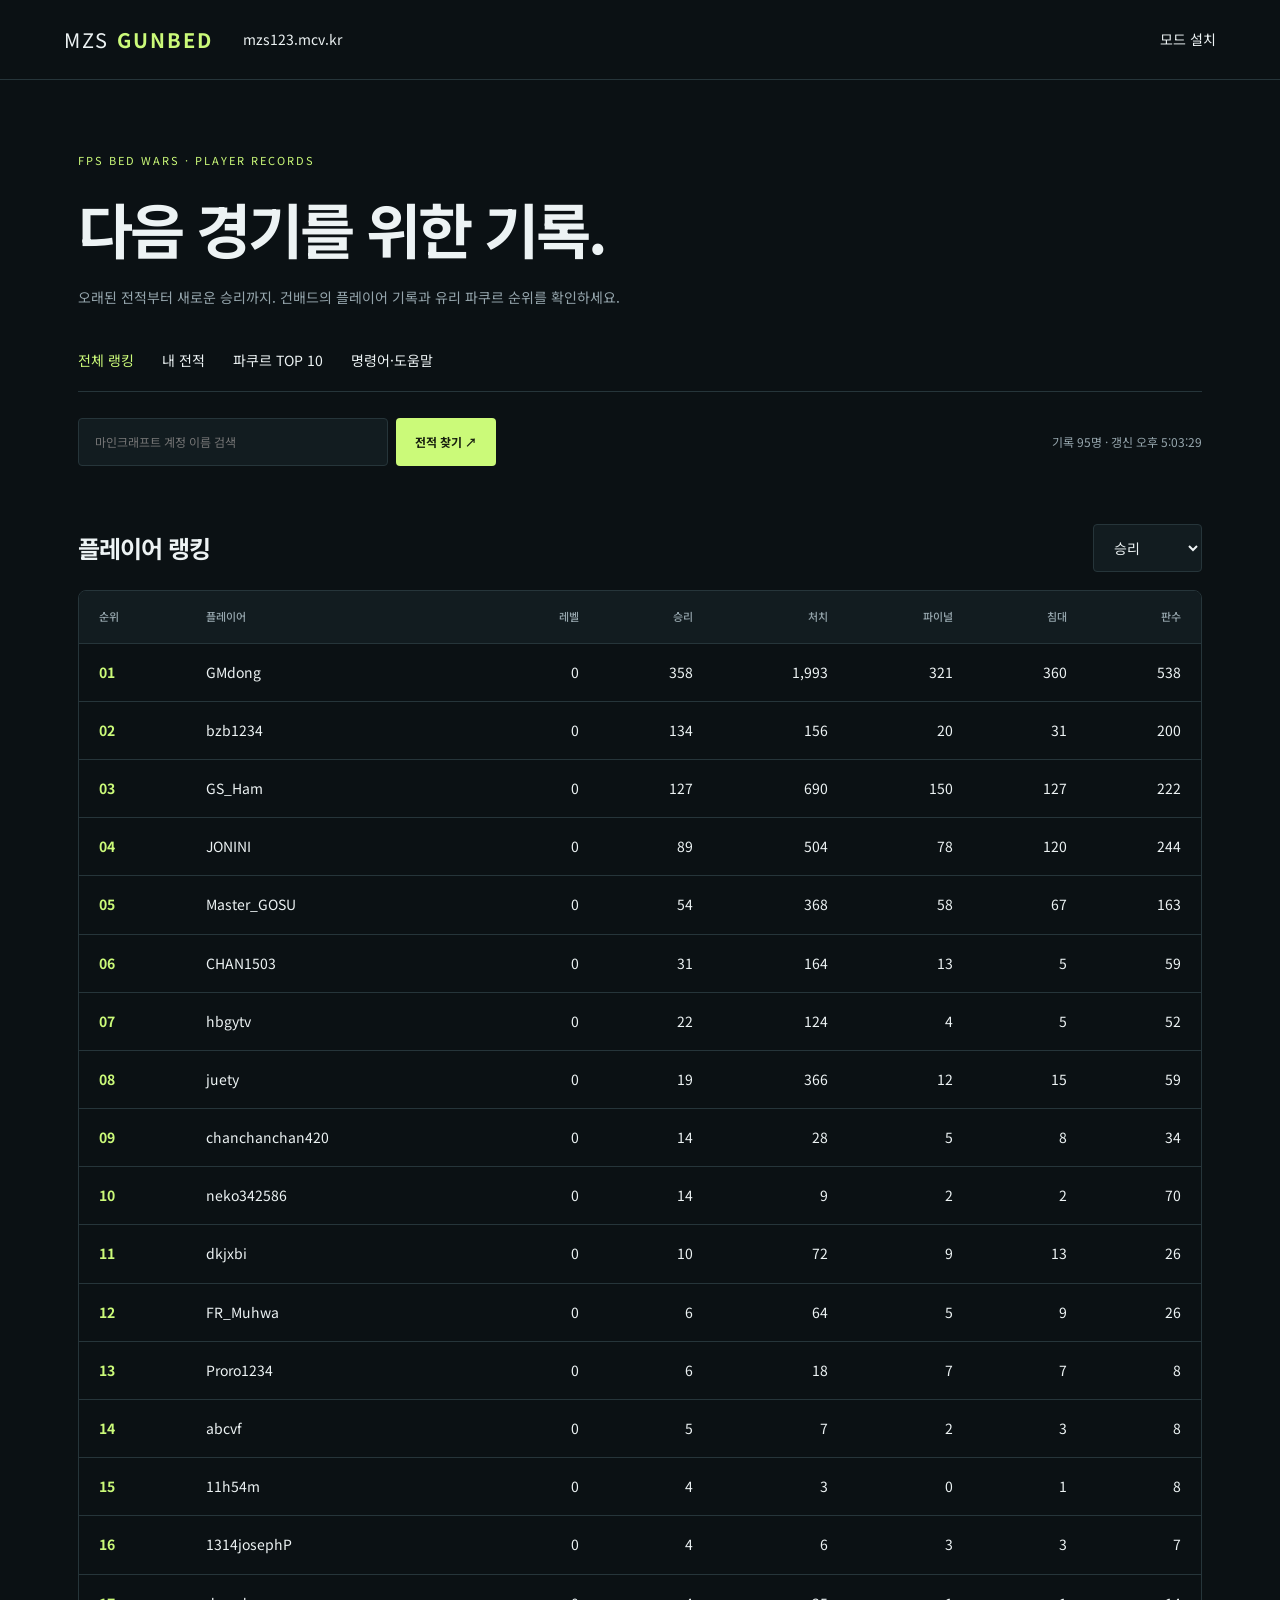
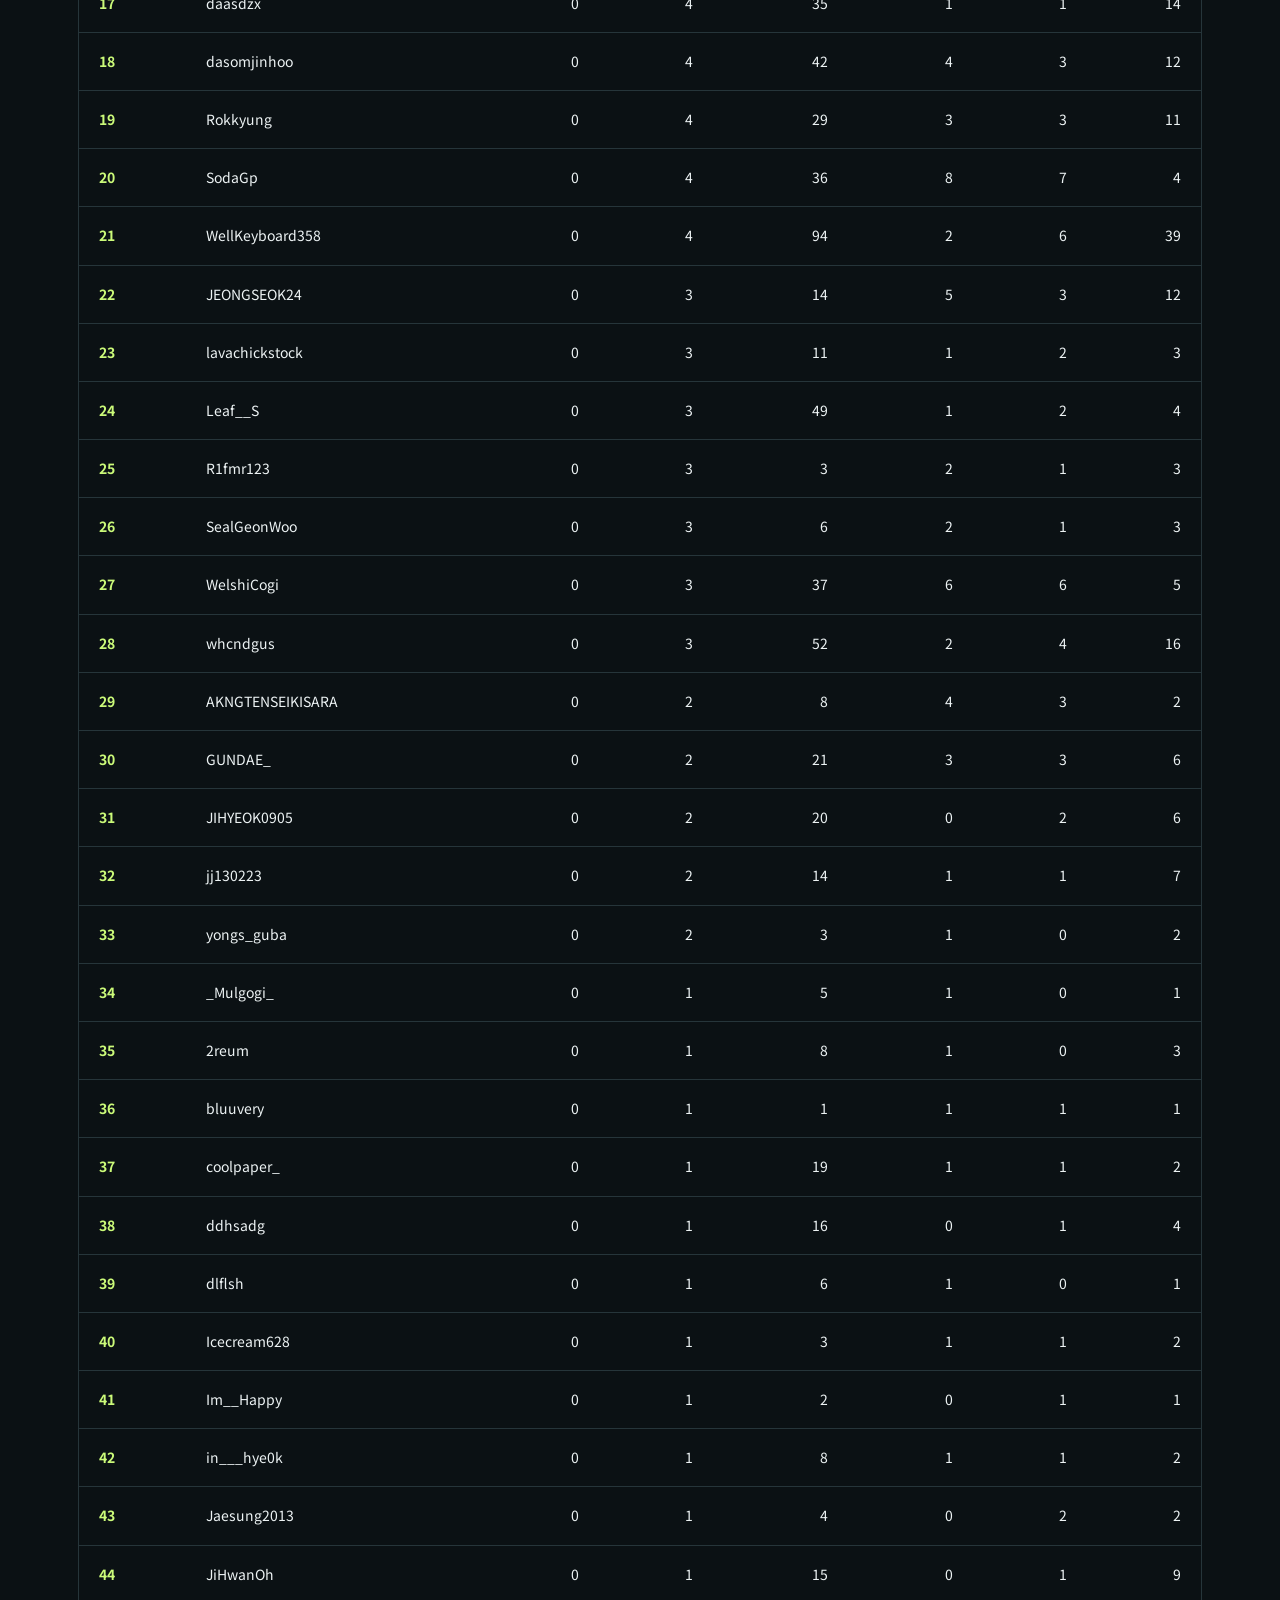
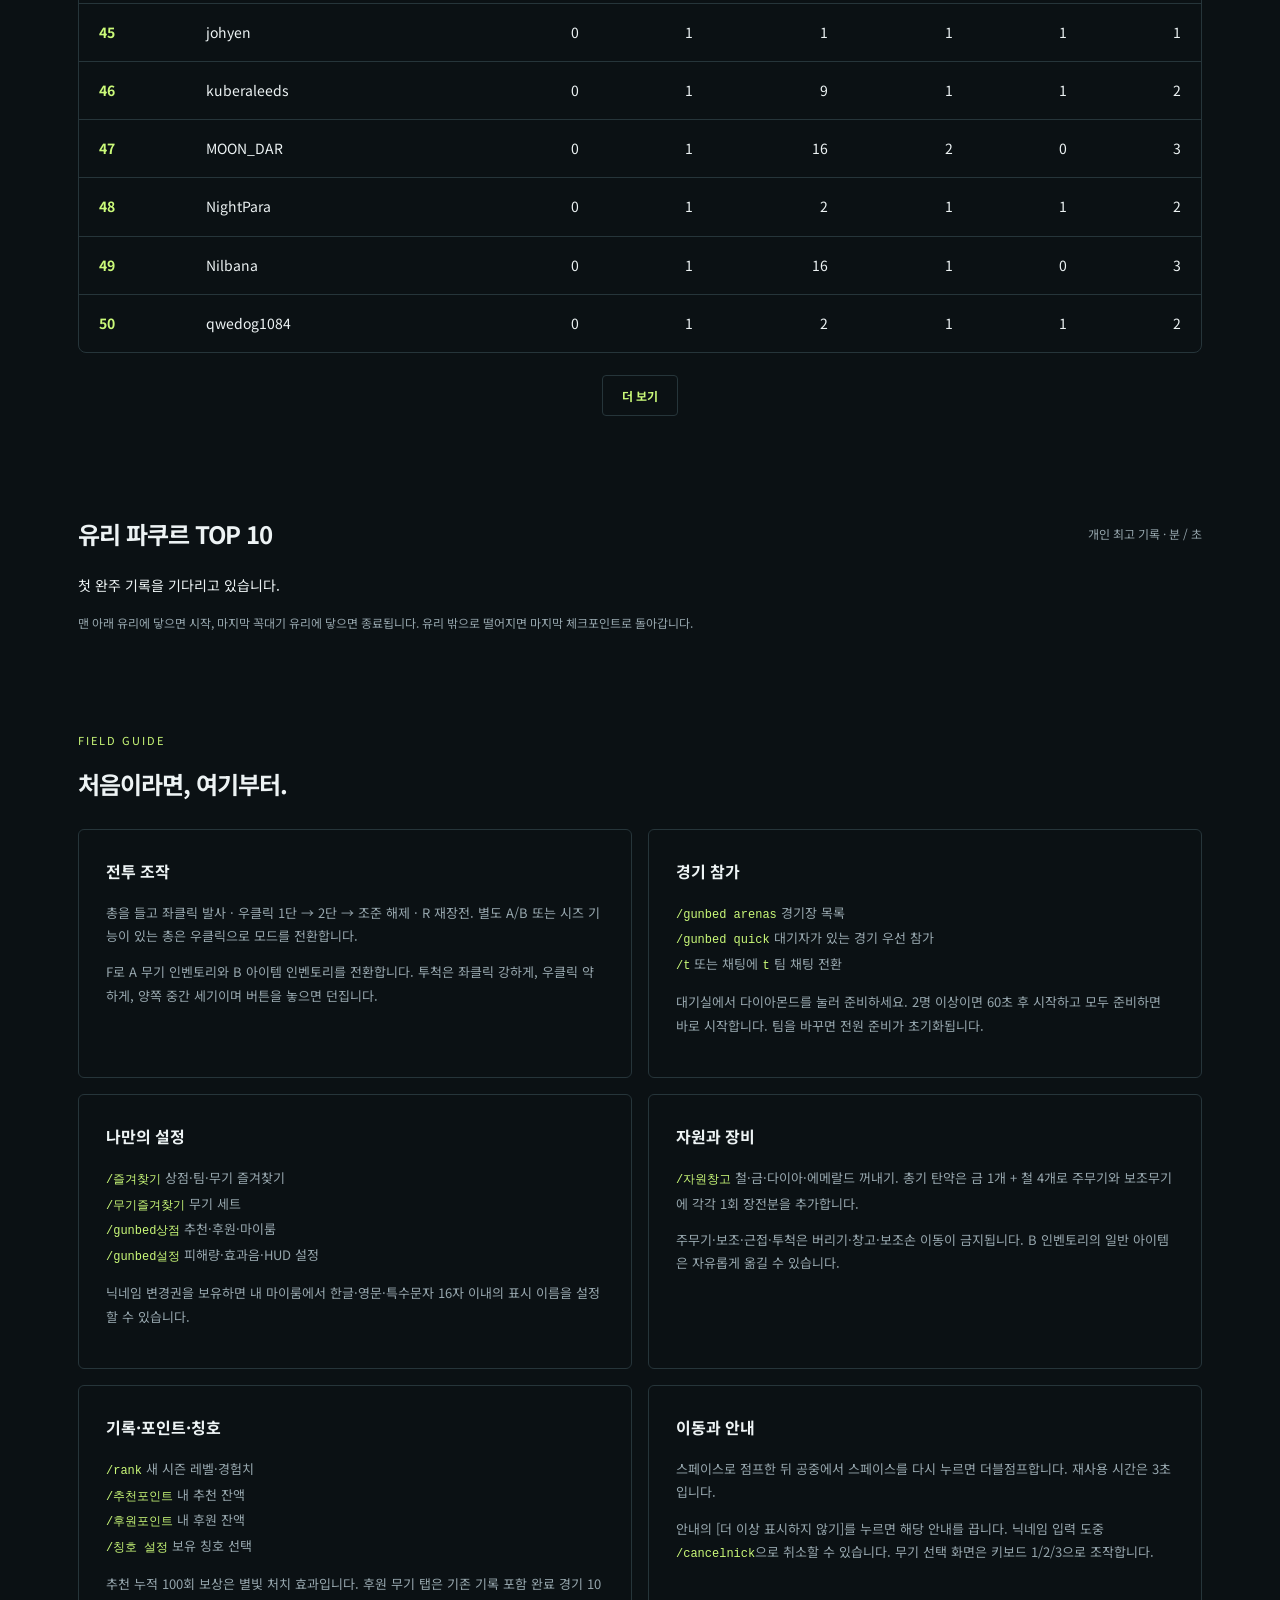
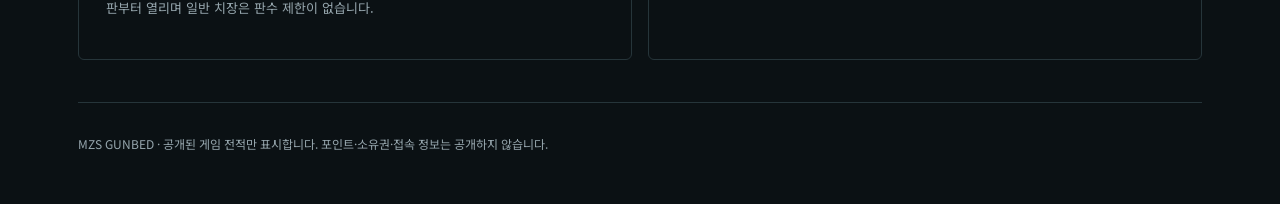
==== docs/stats/index.html @ ef8a02d2 "Release installer 0.3.6 and version download site" ====
<!doctype html><html lang="ko"><meta charset="utf-8"><meta name="viewport" content="width=device-width, initial-scale=1"><title>MZS Gunbed · 전적과 랭킹</title><link rel="stylesheet" href="style.css"><body>
<header><a class="brand" href="../">MZS <b>GUNBED</b></a><span>mzs123.mcv.kr</span><a href="../">모드 설치</a></header>
<main><p class="eyebrow">FPS BED WARS · PLAYER RECORDS</p><h1>다음 경기를 위한 기록.</h1><p class="intro">오래된 전적부터 새로운 승리까지. 건배드의 플레이어 기록과 유리 파쿠르 순위를 확인하세요.</p>
<nav><a href="#rankings">전체 랭킹</a><a href="#profile">내 전적</a><a href="#parkour">파쿠르 TOP 10</a><a href="#help">명령어·도움말</a></nav>
<div class="toolbar"><form id="search"><input id="name" aria-label="마인크래프트 계정 이름" placeholder="마인크래프트 계정 이름 검색" maxlength="32"><button>전적 찾기 ↗</button></form><span id="status">서버 기록을 불러오는 중…</span></div>
<section id="profile" hidden><div class="section-title"><h2 id="playerName">플레이어 전적</h2><span id="nickname"></span></div><div class="metrics" id="metrics"></div></section>
<section id="rankings"><div class="section-title"><h2>플레이어 랭킹</h2><select id="sort" aria-label="랭킹 기준"><option value="wins">승리</option><option value="finals">파이널 킬</option><option value="kills">처치</option><option value="beds">침대 파괴</option><option value="level">레벨</option></select></div><div class="table-wrap"><table><thead><tr><th>순위</th><th>플레이어</th><th>레벨</th><th>승리</th><th>처치</th><th>파이널</th><th>침대</th><th>판수</th></tr></thead><tbody id="rankingRows"></tbody></table></div><button id="more" class="quiet">더 보기</button></section>
<section id="parkour"><div class="section-title"><h2>유리 파쿠르 TOP 10</h2><span>개인 최고 기록 · 분 / 초</span></div><ol id="parkourRows"></ol><p class="muted">맨 아래 유리에 닿으면 시작, 마지막 꼭대기 유리에 닿으면 종료됩니다. 유리 밖으로 떨어지면 마지막 체크포인트로 돌아갑니다.</p></section>
<section id="help"><p class="eyebrow">FIELD GUIDE</p><h2>처음이라면, 여기부터.</h2><div class="help-grid"><article><h3>전투 조작</h3><p>총을 들고 좌클릭 발사 · 우클릭 1단 → 2단 → 조준 해제 · R 재장전. 별도 A/B 또는 시즈 기능이 있는 총은 우클릭으로 모드를 전환합니다.</p><p>F로 A 무기 인벤토리와 B 아이템 인벤토리를 전환합니다. 투척은 좌클릭 강하게, 우클릭 약하게, 양쪽 중간 세기이며 버튼을 놓으면 던집니다.</p></article><article><h3>경기 참가</h3><p><code>/gunbed arenas</code> 경기장 목록<br><code>/gunbed quick</code> 대기자가 있는 경기 우선 참가<br><code>/t</code> 또는 채팅에 <code>t</code> 팀 채팅 전환</p><p>대기실에서 다이아몬드를 눌러 준비하세요. 2명 이상이면 60초 후 시작하고 모두 준비하면 바로 시작합니다. 팀을 바꾸면 전원 준비가 초기화됩니다.</p></article><article><h3>나만의 설정</h3><p><code>/즐겨찾기</code> 상점·팀·무기 즐겨찾기<br><code>/무기즐겨찾기</code> 무기 세트<br><code>/gunbed상점</code> 추천·후원·마이룸<br><code>/gunbed설정</code> 피해량·효과음·HUD 설정</p><p>닉네임 변경권을 보유하면 내 마이룸에서 한글·영문·특수문자 16자 이내의 표시 이름을 설정할 수 있습니다.</p></article><article><h3>자원과 장비</h3><p><code>/자원창고</code> 철·금·다이아·에메랄드 꺼내기. 총기 탄약은 금 1개 + 철 4개로 주무기와 보조무기에 각각 1회 장전분을 추가합니다.</p><p>주무기·보조·근접·투척은 버리기·창고·보조손 이동이 금지됩니다. B 인벤토리의 일반 아이템은 자유롭게 옮길 수 있습니다.</p></article><article><h3>기록·포인트·칭호</h3><p><code>/rank</code> 새 시즌 레벨·경험치<br><code>/추천포인트</code> 내 추천 잔액<br><code>/후원포인트</code> 내 후원 잔액<br><code>/칭호 설정</code> 보유 칭호 선택</p><p>추천 누적 100회 보상은 별빛 처치 효과입니다. 후원 무기 탭은 기존 기록 포함 완료 경기 10판부터 열리며 일반 치장은 판수 제한이 없습니다.</p></article><article><h3>이동과 안내</h3><p>스페이스로 점프한 뒤 공중에서 스페이스를 다시 누르면 더블점프합니다. 재사용 시간은 3초입니다.</p><p>안내의 [더 이상 표시하지 않기]를 누르면 해당 안내를 끕니다. 닉네임 입력 도중 <code>/cancelnick</code>으로 취소할 수 있습니다. 무기 선택 화면은 키보드 1/2/3으로 조작합니다.</p></article></div></section>
<footer>MZS GUNBED · 공개된 게임 전적만 표시합니다. 포인트·소유권·접속 정보는 공개하지 않습니다.</footer></main><script src="app.js"></script></body></html>
---- docs/stats/style.css ----
@import url('https://fonts.googleapis.com/css2?family=Noto+Sans+KR:wght@400;500;700;900&display=swap');
:root{color-scheme:dark;--bg:#0b1114;--surface:#121c20;--line:#26353a;--green:#cbfa79;--muted:#96a6ad}*{box-sizing:border-box}body{margin:0;background:var(--bg);color:#edf3f4;font:14px/1.8 'Noto Sans KR',sans-serif}header{height:80px;border-bottom:1px solid var(--line);display:flex;align-items:center;gap:30px;padding:0 5vw}header>a:last-child{margin-left:auto}.brand{font-size:20px;letter-spacing:2px}.brand b{color:var(--green)}a{color:inherit;text-decoration:none}main{max-width:1180px;padding:60px 28px;margin:auto}.eyebrow{font-size:11px;letter-spacing:2px;color:var(--green)}h1{font-size:clamp(32px,5vw,60px);letter-spacing:-3px;line-height:1.3;margin:18px 0}.intro{max-width:650px;color:var(--muted);margin-bottom:38px}nav{display:flex;gap:28px;flex-wrap:wrap;border-bottom:1px solid var(--line);padding:0 0 18px}nav a:hover,nav a.active{color:var(--green)}.toolbar{display:flex;align-items:center;justify-content:space-between;gap:20px;padding:26px 0;color:var(--muted);font-size:12px}form{display:flex;gap:8px}input,select{background:var(--surface);color:inherit;border:1px solid var(--line);padding:12px 16px;font:inherit;border-radius:4px}input{width:min(310px,60vw)}button{background:var(--green);color:#18200f;border:0;border-radius:4px;padding:11px 19px;cursor:pointer;font:700 12px 'Noto Sans KR',sans-serif}button:hover{filter:brightness(1.08)}.quiet{background:transparent;color:var(--green);border:1px solid var(--line);margin:22px auto;display:block}section{padding:32px 0 42px;scroll-margin-top:24px}.section-title{display:flex;justify-content:space-between;align-items:center;gap:20px;margin-bottom:18px}h2{font-size:24px;letter-spacing:-1px;margin:0}h3{margin:0 0 15px;font-size:16px}.section-title span,.muted,footer{color:var(--muted);font-size:12px}.table-wrap{overflow-x:auto;border:1px solid var(--line);border-radius:8px}table{width:100%;border-collapse:collapse;white-space:nowrap}td,th{text-align:right;padding:16px 20px;border-bottom:1px solid var(--line)}th{color:var(--muted);font-size:11px;font-weight:500;background:var(--surface)}td:first-child,td:nth-child(2),th:first-child,th:nth-child(2){text-align:left}tbody tr:last-child td{border-bottom:0}tbody tr:hover{background:#152126}td:first-child{color:var(--green);font-weight:700}td a:hover{color:var(--green)}.metrics{display:grid;grid-template-columns:repeat(4,1fr);gap:12px}.metric{border:1px solid var(--line);padding:20px;background:var(--surface);border-radius:6px}.metric b{display:block;font-size:28px;line-height:1.5;color:var(--green)}.metric span{font-size:11px;color:var(--muted)}#parkourRows{padding:0;list-style:none;counter-reset:place}#parkourRows li{counter-increment:place;display:flex;gap:25px;padding:17px 20px;background:var(--surface);border-bottom:1px solid var(--line)}#parkourRows li:before{content:counter(place,decimal-leading-zero);color:var(--green)}#parkourRows li span:last-child{margin-left:auto;font-variant-numeric:tabular-nums}.help-grid{display:grid;grid-template-columns:1fr 1fr;gap:16px;margin-top:24px}.help-grid article{padding:27px;border:1px solid var(--line);border-radius:6px}.help-grid p{color:var(--muted);font-size:13px}code{color:var(--green);font-size:12px}footer{padding-top:30px;border-top:1px solid var(--line)}[hidden]{display:none!important}@media(max-width:650px){header{gap:15px}header>span{display:none}main{padding:35px 18px}.toolbar{align-items:flex-start;flex-direction:column}nav{gap:18px;font-size:12px}.metrics{grid-template-columns:1fr 1fr}.help-grid{grid-template-columns:1fr}td,th{padding:14px 12px}}
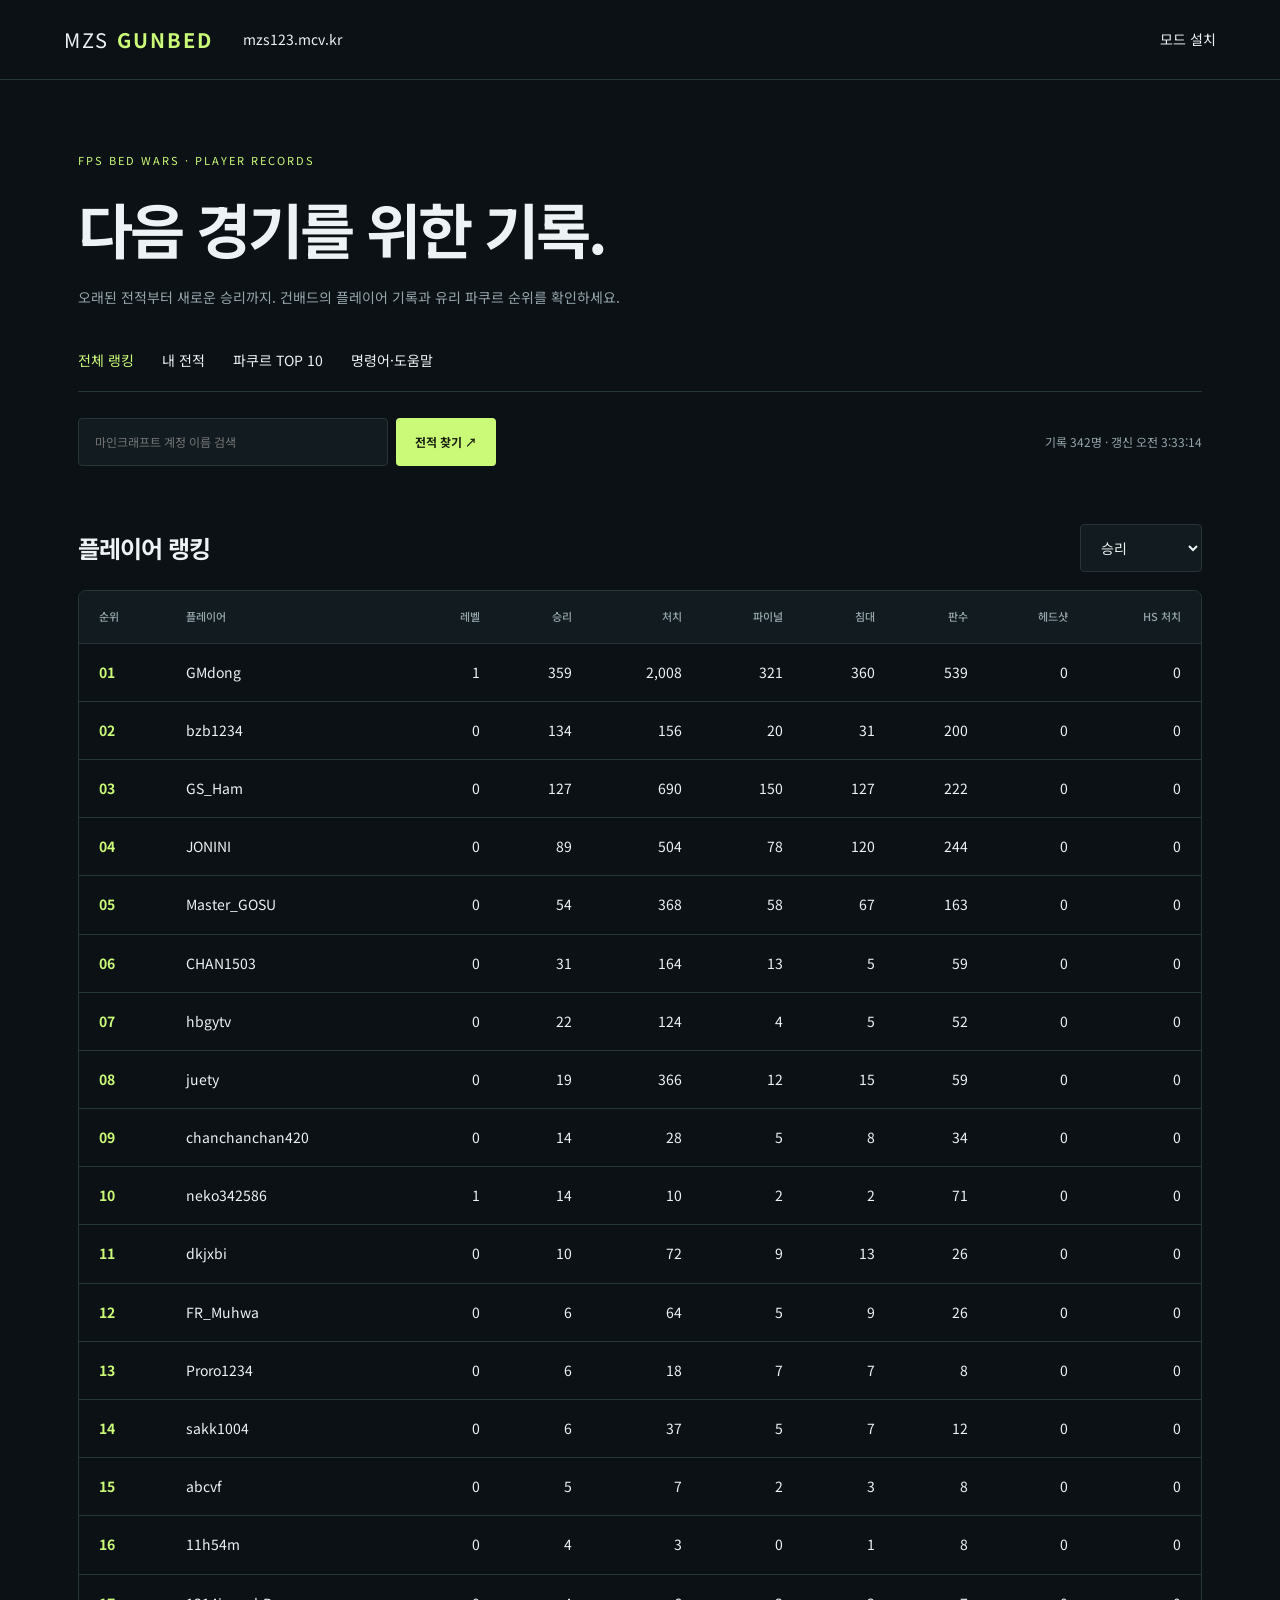
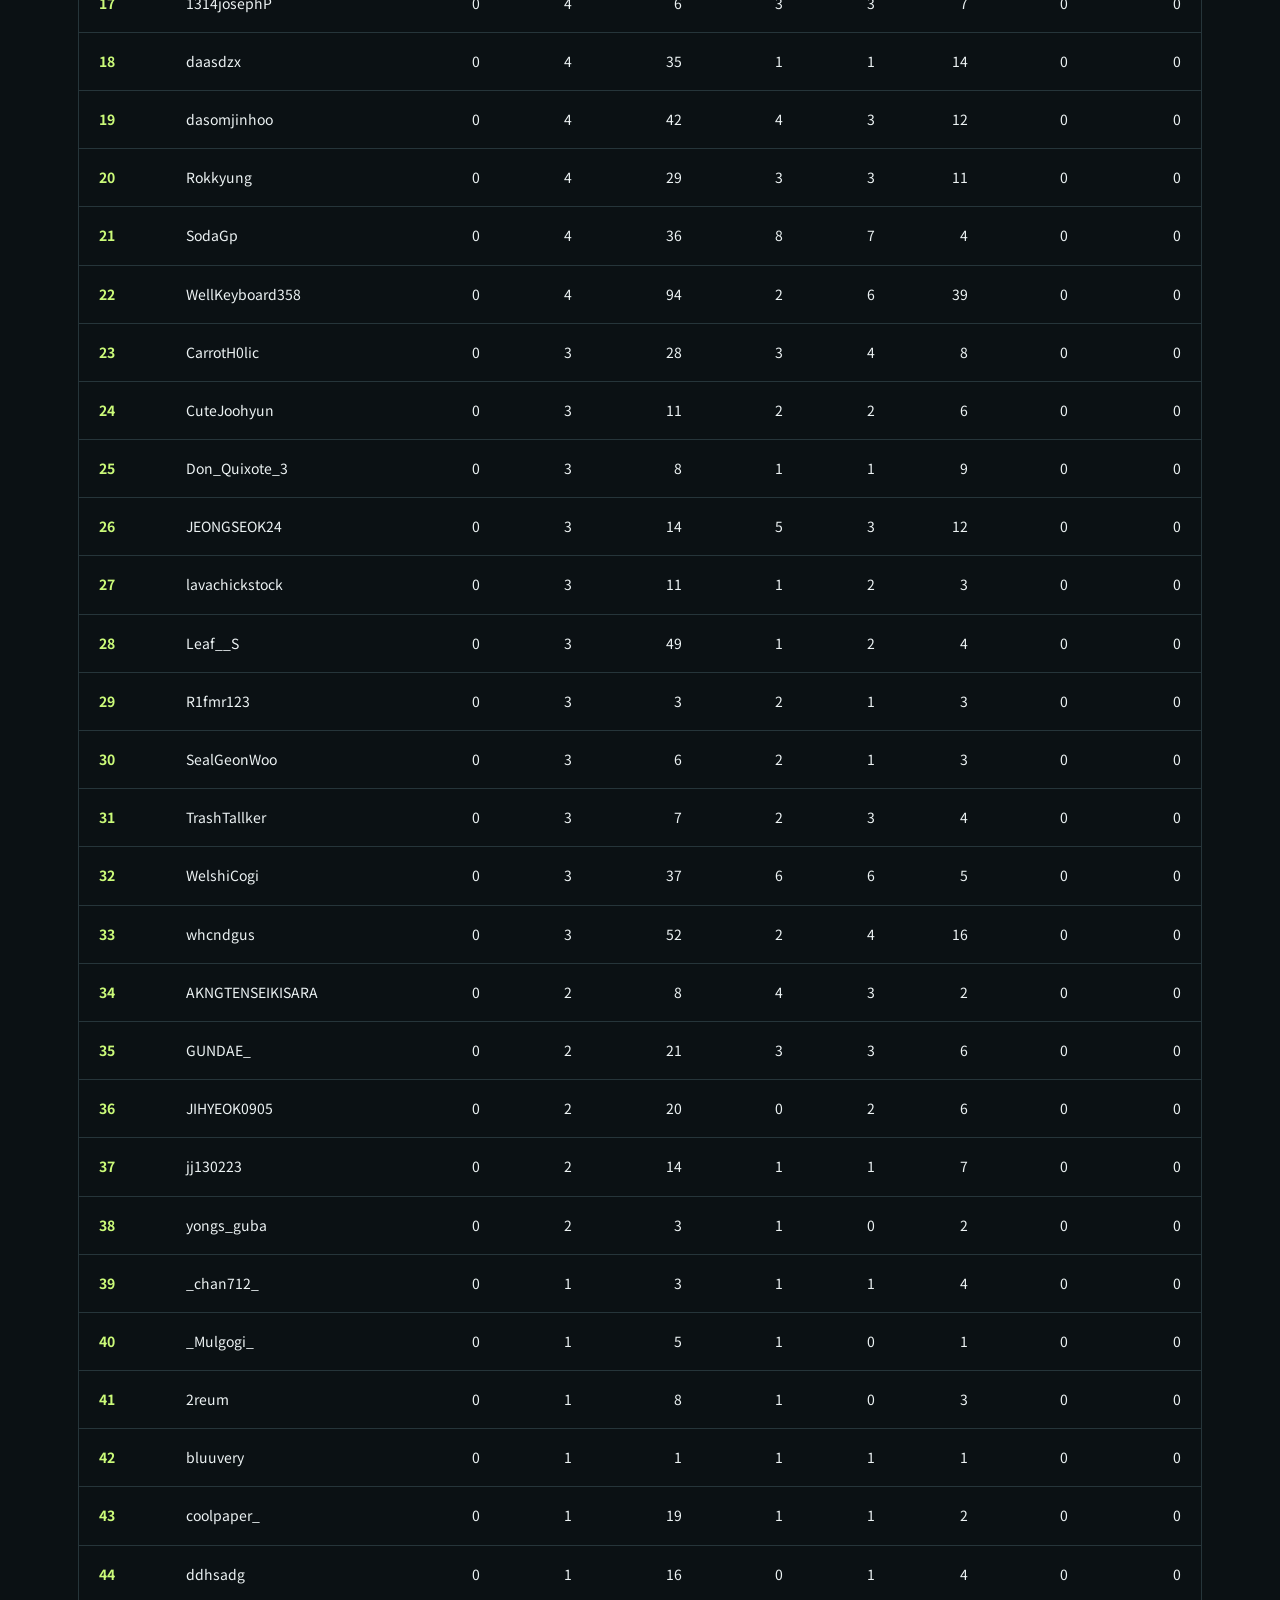
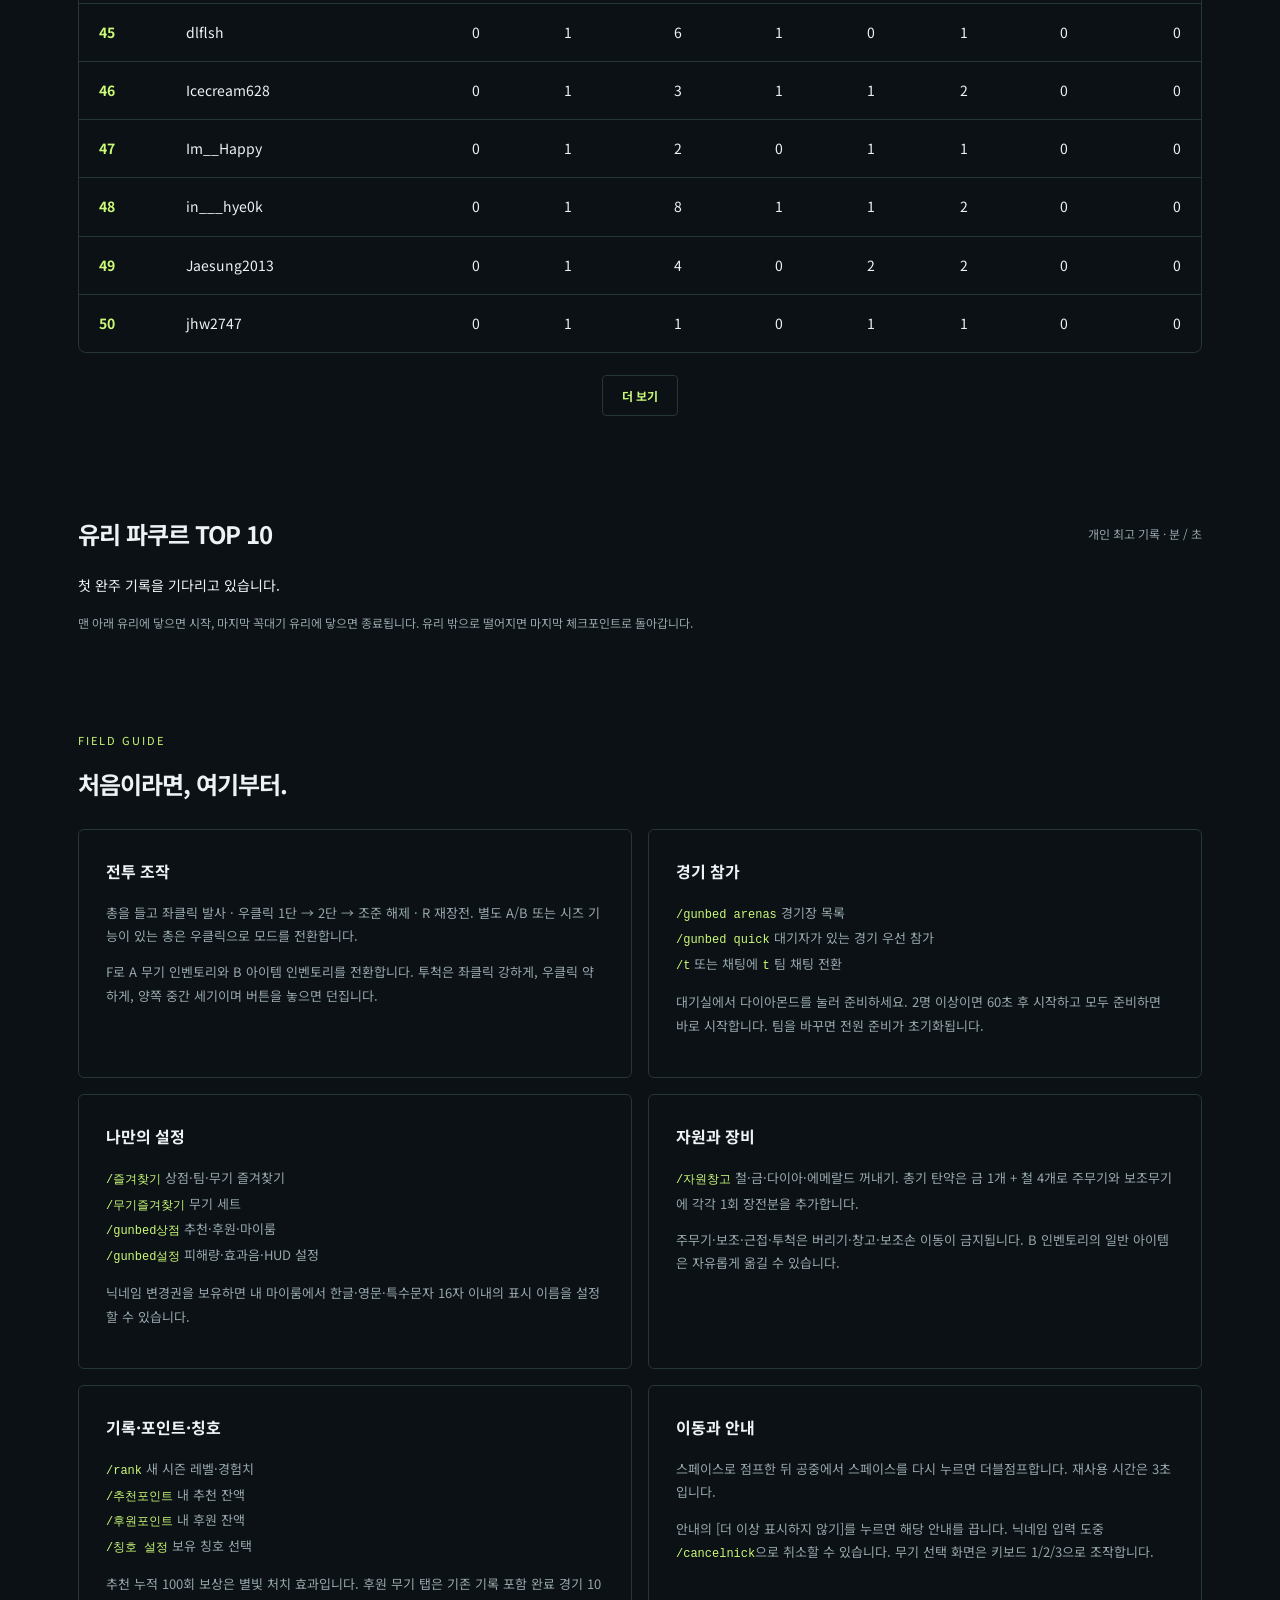
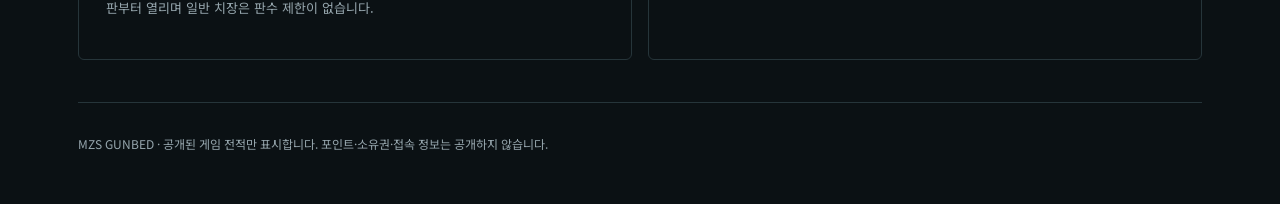
==== commit 0879b7c1: "Release installer 0.3.7 and version download site" ====
--- a/docs/stats/index.html
+++ b/docs/stats/index.html
@@ -4,7 +4,7 @@
 <nav><a href="#rankings">전체 랭킹</a><a href="#profile">내 전적</a><a href="#parkour">파쿠르 TOP 10</a><a href="#help">명령어·도움말</a></nav>
 <div class="toolbar"><form id="search"><input id="name" aria-label="마인크래프트 계정 이름" placeholder="마인크래프트 계정 이름 검색" maxlength="32"><button>전적 찾기 ↗</button></form><span id="status">서버 기록을 불러오는 중…</span></div>
 <section id="profile" hidden><div class="section-title"><h2 id="playerName">플레이어 전적</h2><span id="nickname"></span></div><div class="metrics" id="metrics"></div></section>
-<section id="rankings"><div class="section-title"><h2>플레이어 랭킹</h2><select id="sort" aria-label="랭킹 기준"><option value="wins">승리</option><option value="finals">파이널 킬</option><option value="kills">처치</option><option value="beds">침대 파괴</option><option value="level">레벨</option></select></div><div class="table-wrap"><table><thead><tr><th>순위</th><th>플레이어</th><th>레벨</th><th>승리</th><th>처치</th><th>파이널</th><th>침대</th><th>판수</th></tr></thead><tbody id="rankingRows"></tbody></table></div><button id="more" class="quiet">더 보기</button></section>
+<section id="rankings"><div class="section-title"><h2>플레이어 랭킹</h2><select id="sort" aria-label="랭킹 기준"><option value="wins">승리</option><option value="finals">파이널 킬</option><option value="kills">처치</option><option value="beds">침대 파괴</option><option value="level">레벨</option><option value="headshotKills">헤드샷 처치</option><option value="headshots">헤드샷 적중</option></select></div><div class="table-wrap"><table><thead><tr><th>순위</th><th>플레이어</th><th>레벨</th><th>승리</th><th>처치</th><th>파이널</th><th>침대</th><th>판수</th><th>헤드샷</th><th>HS 처치</th></tr></thead><tbody id="rankingRows"></tbody></table></div><button id="more" class="quiet">더 보기</button></section>
 <section id="parkour"><div class="section-title"><h2>유리 파쿠르 TOP 10</h2><span>개인 최고 기록 · 분 / 초</span></div><ol id="parkourRows"></ol><p class="muted">맨 아래 유리에 닿으면 시작, 마지막 꼭대기 유리에 닿으면 종료됩니다. 유리 밖으로 떨어지면 마지막 체크포인트로 돌아갑니다.</p></section>
 <section id="help"><p class="eyebrow">FIELD GUIDE</p><h2>처음이라면, 여기부터.</h2><div class="help-grid"><article><h3>전투 조작</h3><p>총을 들고 좌클릭 발사 · 우클릭 1단 → 2단 → 조준 해제 · R 재장전. 별도 A/B 또는 시즈 기능이 있는 총은 우클릭으로 모드를 전환합니다.</p><p>F로 A 무기 인벤토리와 B 아이템 인벤토리를 전환합니다. 투척은 좌클릭 강하게, 우클릭 약하게, 양쪽 중간 세기이며 버튼을 놓으면 던집니다.</p></article><article><h3>경기 참가</h3><p><code>/gunbed arenas</code> 경기장 목록<br><code>/gunbed quick</code> 대기자가 있는 경기 우선 참가<br><code>/t</code> 또는 채팅에 <code>t</code> 팀 채팅 전환</p><p>대기실에서 다이아몬드를 눌러 준비하세요. 2명 이상이면 60초 후 시작하고 모두 준비하면 바로 시작합니다. 팀을 바꾸면 전원 준비가 초기화됩니다.</p></article><article><h3>나만의 설정</h3><p><code>/즐겨찾기</code> 상점·팀·무기 즐겨찾기<br><code>/무기즐겨찾기</code> 무기 세트<br><code>/gunbed상점</code> 추천·후원·마이룸<br><code>/gunbed설정</code> 피해량·효과음·HUD 설정</p><p>닉네임 변경권을 보유하면 내 마이룸에서 한글·영문·특수문자 16자 이내의 표시 이름을 설정할 수 있습니다.</p></article><article><h3>자원과 장비</h3><p><code>/자원창고</code> 철·금·다이아·에메랄드 꺼내기. 총기 탄약은 금 1개 + 철 4개로 주무기와 보조무기에 각각 1회 장전분을 추가합니다.</p><p>주무기·보조·근접·투척은 버리기·창고·보조손 이동이 금지됩니다. B 인벤토리의 일반 아이템은 자유롭게 옮길 수 있습니다.</p></article><article><h3>기록·포인트·칭호</h3><p><code>/rank</code> 새 시즌 레벨·경험치<br><code>/추천포인트</code> 내 추천 잔액<br><code>/후원포인트</code> 내 후원 잔액<br><code>/칭호 설정</code> 보유 칭호 선택</p><p>추천 누적 100회 보상은 별빛 처치 효과입니다. 후원 무기 탭은 기존 기록 포함 완료 경기 10판부터 열리며 일반 치장은 판수 제한이 없습니다.</p></article><article><h3>이동과 안내</h3><p>스페이스로 점프한 뒤 공중에서 스페이스를 다시 누르면 더블점프합니다. 재사용 시간은 3초입니다.</p><p>안내의 [더 이상 표시하지 않기]를 누르면 해당 안내를 끕니다. 닉네임 입력 도중 <code>/cancelnick</code>으로 취소할 수 있습니다. 무기 선택 화면은 키보드 1/2/3으로 조작합니다.</p></article></div></section>
 <footer>MZS GUNBED · 공개된 게임 전적만 표시합니다. 포인트·소유권·접속 정보는 공개하지 않습니다.</footer></main><script src="app.js"></script></body></html>
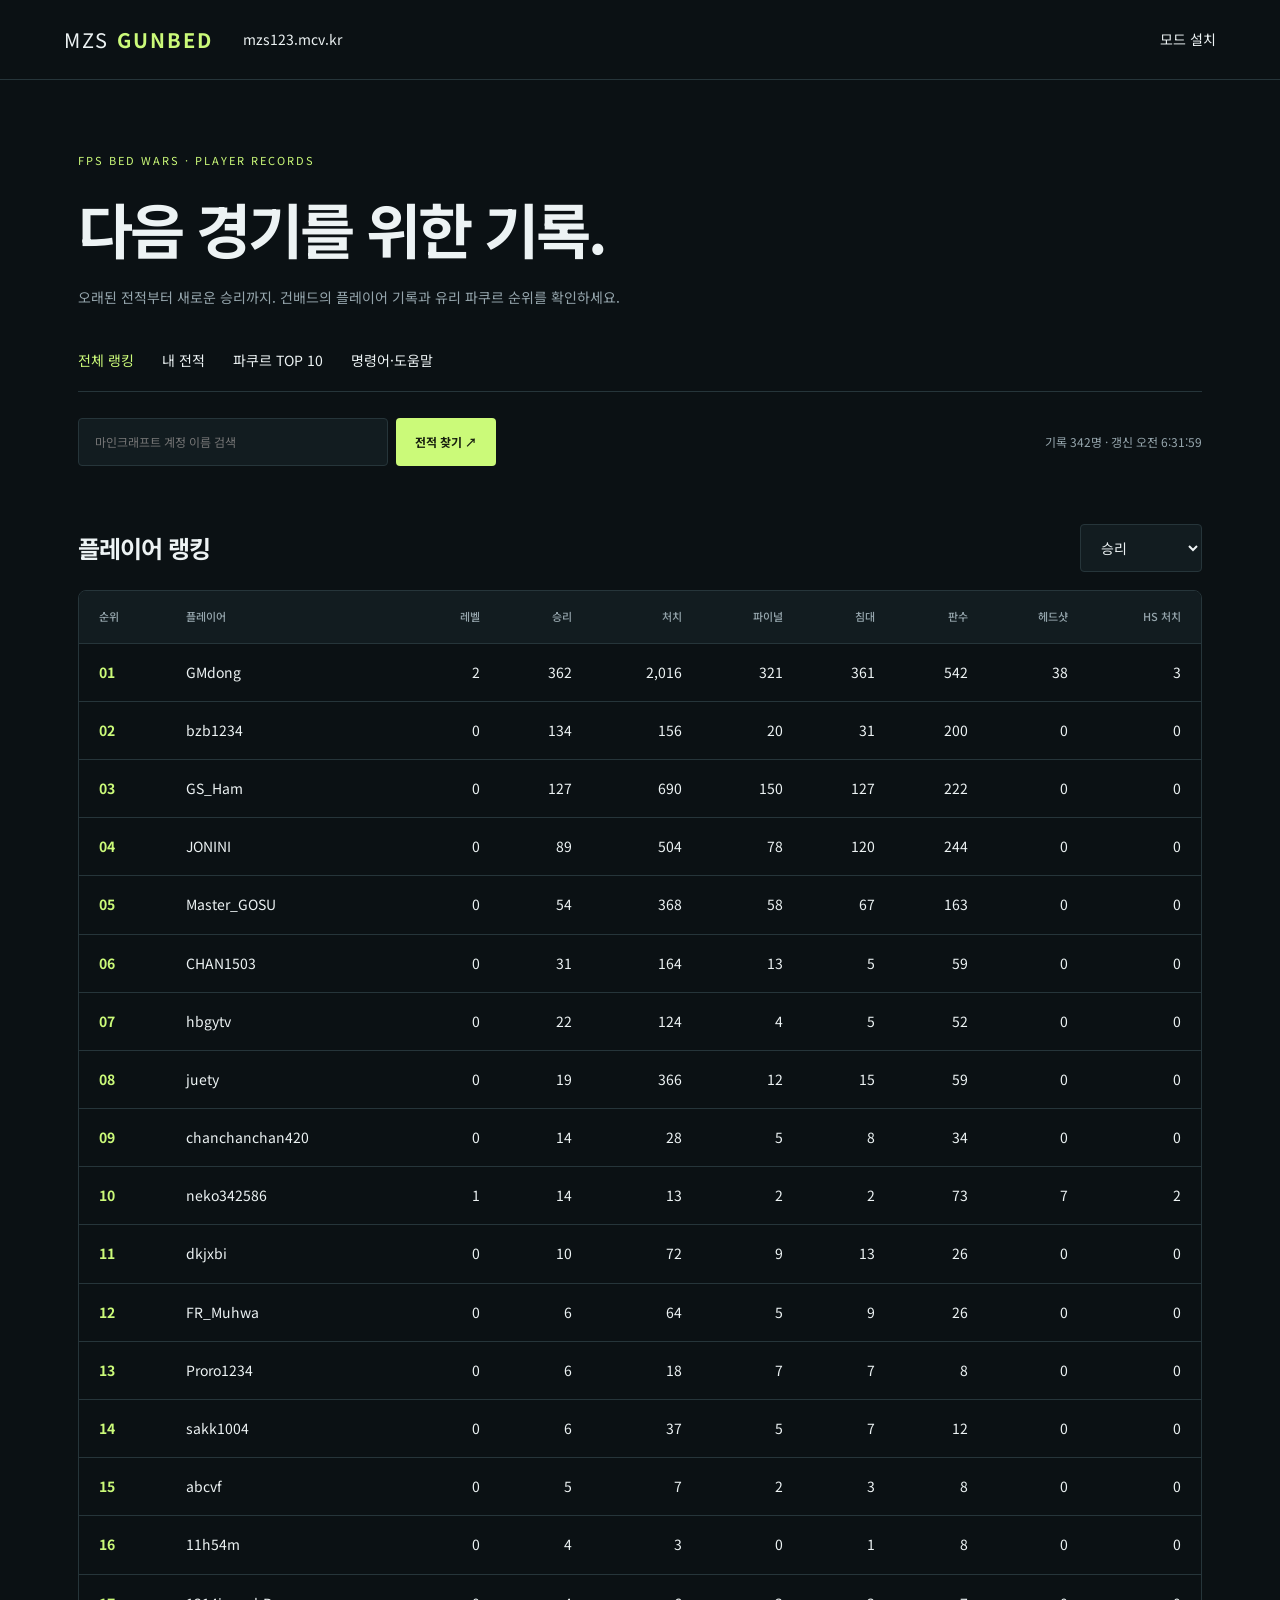
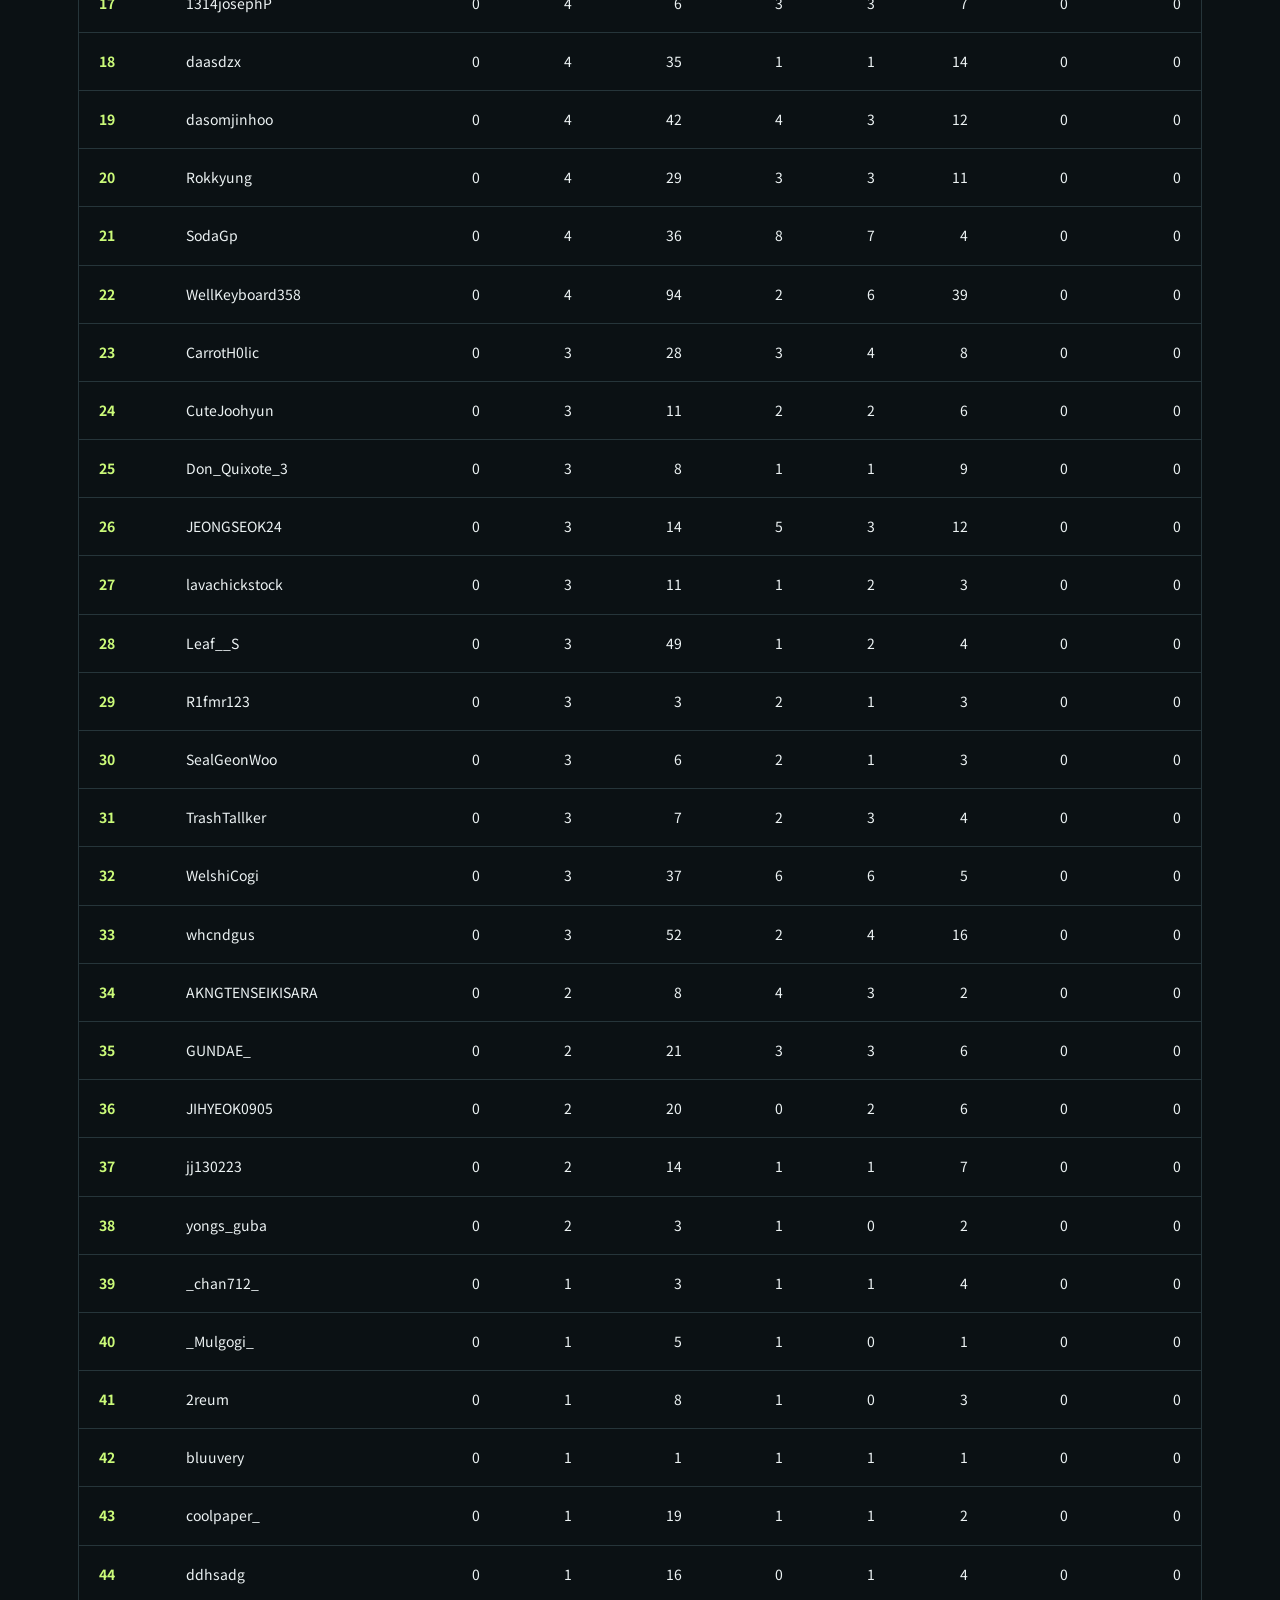
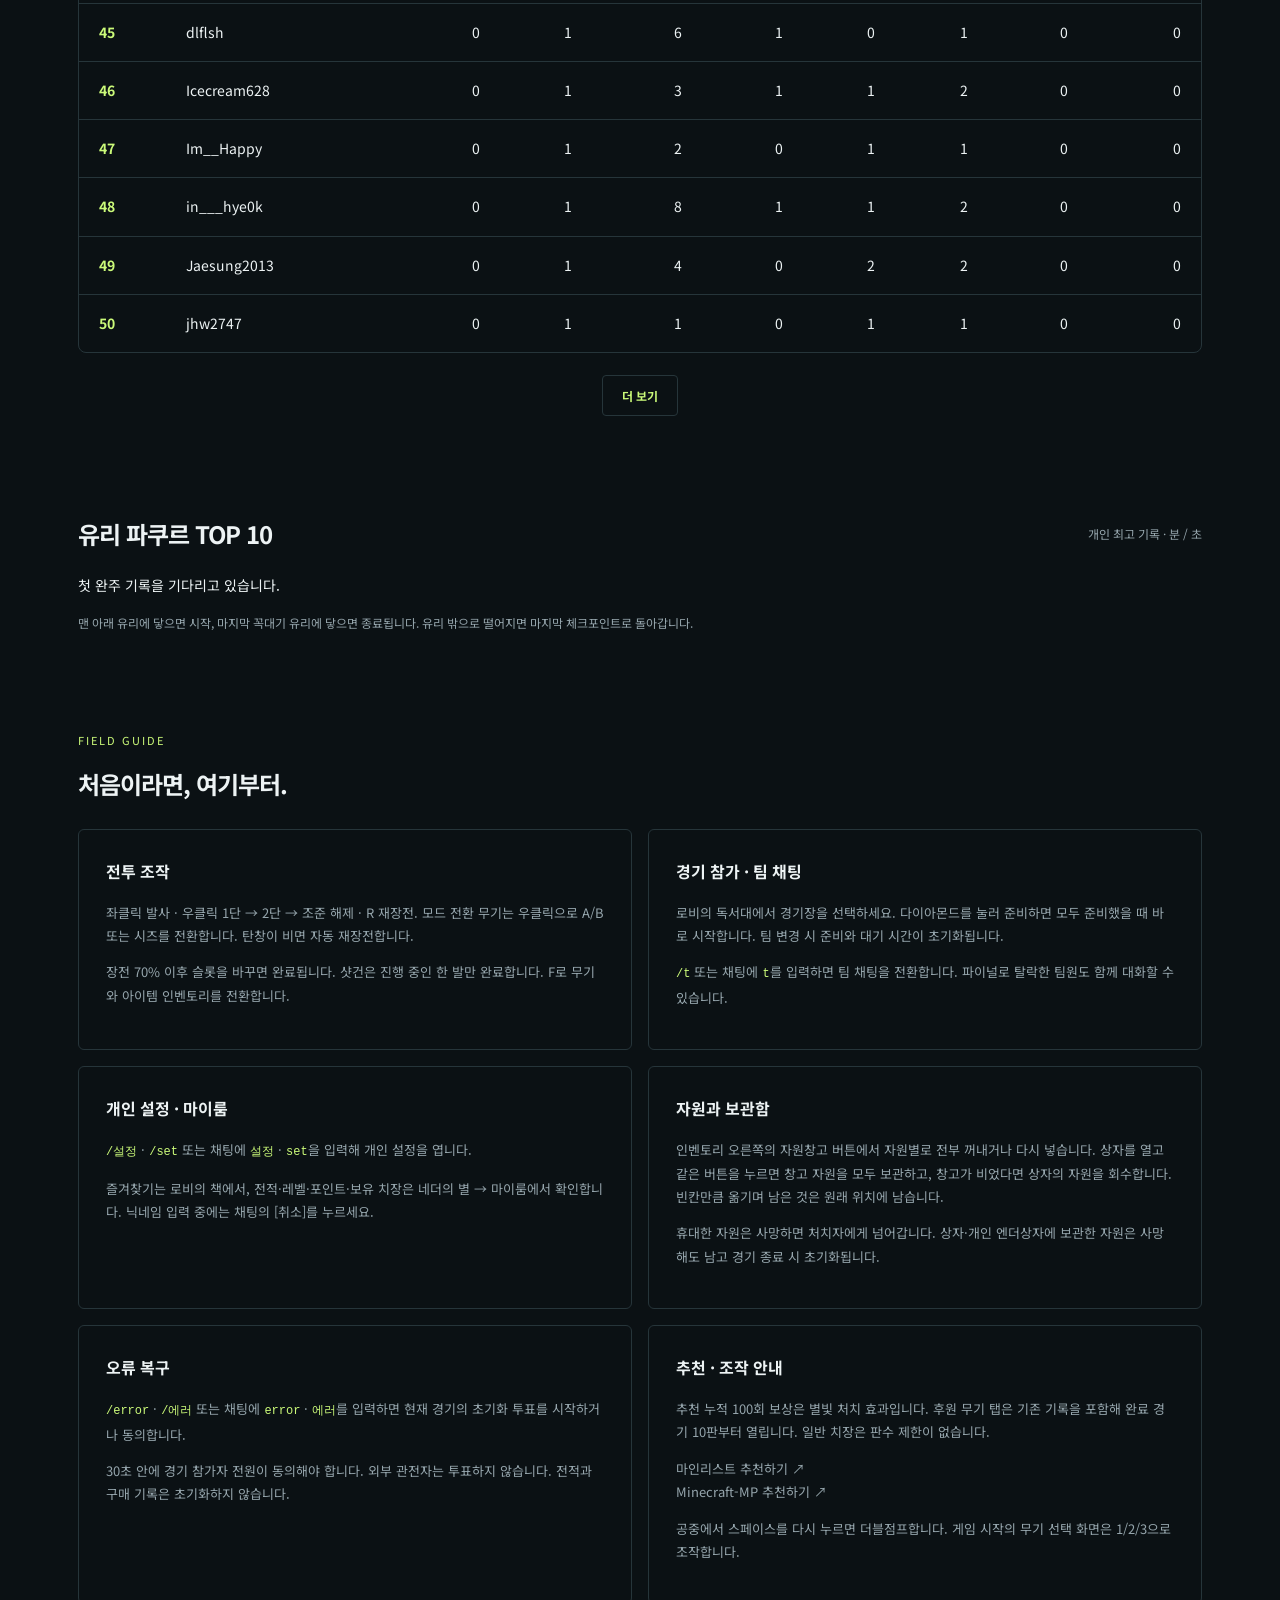
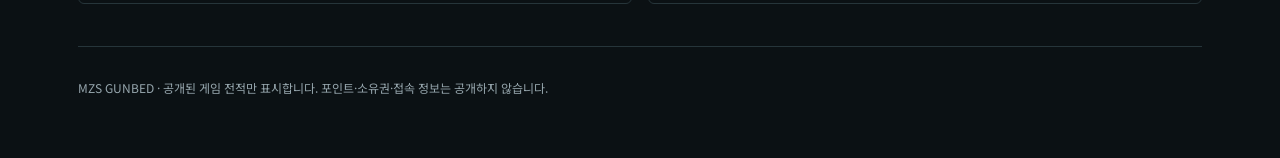
==== commit e12ef54a: "Release installer 0.3.8 and version download site" ====
--- a/docs/stats/index.html
+++ b/docs/stats/index.html
@@ -6,5 +6,5 @@
 <section id="profile" hidden><div class="section-title"><h2 id="playerName">플레이어 전적</h2><span id="nickname"></span></div><div class="metrics" id="metrics"></div></section>
 <section id="rankings"><div class="section-title"><h2>플레이어 랭킹</h2><select id="sort" aria-label="랭킹 기준"><option value="wins">승리</option><option value="finals">파이널 킬</option><option value="kills">처치</option><option value="beds">침대 파괴</option><option value="level">레벨</option><option value="headshotKills">헤드샷 처치</option><option value="headshots">헤드샷 적중</option></select></div><div class="table-wrap"><table><thead><tr><th>순위</th><th>플레이어</th><th>레벨</th><th>승리</th><th>처치</th><th>파이널</th><th>침대</th><th>판수</th><th>헤드샷</th><th>HS 처치</th></tr></thead><tbody id="rankingRows"></tbody></table></div><button id="more" class="quiet">더 보기</button></section>
 <section id="parkour"><div class="section-title"><h2>유리 파쿠르 TOP 10</h2><span>개인 최고 기록 · 분 / 초</span></div><ol id="parkourRows"></ol><p class="muted">맨 아래 유리에 닿으면 시작, 마지막 꼭대기 유리에 닿으면 종료됩니다. 유리 밖으로 떨어지면 마지막 체크포인트로 돌아갑니다.</p></section>
-<section id="help"><p class="eyebrow">FIELD GUIDE</p><h2>처음이라면, 여기부터.</h2><div class="help-grid"><article><h3>전투 조작</h3><p>총을 들고 좌클릭 발사 · 우클릭 1단 → 2단 → 조준 해제 · R 재장전. 별도 A/B 또는 시즈 기능이 있는 총은 우클릭으로 모드를 전환합니다.</p><p>F로 A 무기 인벤토리와 B 아이템 인벤토리를 전환합니다. 투척은 좌클릭 강하게, 우클릭 약하게, 양쪽 중간 세기이며 버튼을 놓으면 던집니다.</p></article><article><h3>경기 참가</h3><p><code>/gunbed arenas</code> 경기장 목록<br><code>/gunbed quick</code> 대기자가 있는 경기 우선 참가<br><code>/t</code> 또는 채팅에 <code>t</code> 팀 채팅 전환</p><p>대기실에서 다이아몬드를 눌러 준비하세요. 2명 이상이면 60초 후 시작하고 모두 준비하면 바로 시작합니다. 팀을 바꾸면 전원 준비가 초기화됩니다.</p></article><article><h3>나만의 설정</h3><p><code>/즐겨찾기</code> 상점·팀·무기 즐겨찾기<br><code>/무기즐겨찾기</code> 무기 세트<br><code>/gunbed상점</code> 추천·후원·마이룸<br><code>/gunbed설정</code> 피해량·효과음·HUD 설정</p><p>닉네임 변경권을 보유하면 내 마이룸에서 한글·영문·특수문자 16자 이내의 표시 이름을 설정할 수 있습니다.</p></article><article><h3>자원과 장비</h3><p><code>/자원창고</code> 철·금·다이아·에메랄드 꺼내기. 총기 탄약은 금 1개 + 철 4개로 주무기와 보조무기에 각각 1회 장전분을 추가합니다.</p><p>주무기·보조·근접·투척은 버리기·창고·보조손 이동이 금지됩니다. B 인벤토리의 일반 아이템은 자유롭게 옮길 수 있습니다.</p></article><article><h3>기록·포인트·칭호</h3><p><code>/rank</code> 새 시즌 레벨·경험치<br><code>/추천포인트</code> 내 추천 잔액<br><code>/후원포인트</code> 내 후원 잔액<br><code>/칭호 설정</code> 보유 칭호 선택</p><p>추천 누적 100회 보상은 별빛 처치 효과입니다. 후원 무기 탭은 기존 기록 포함 완료 경기 10판부터 열리며 일반 치장은 판수 제한이 없습니다.</p></article><article><h3>이동과 안내</h3><p>스페이스로 점프한 뒤 공중에서 스페이스를 다시 누르면 더블점프합니다. 재사용 시간은 3초입니다.</p><p>안내의 [더 이상 표시하지 않기]를 누르면 해당 안내를 끕니다. 닉네임 입력 도중 <code>/cancelnick</code>으로 취소할 수 있습니다. 무기 선택 화면은 키보드 1/2/3으로 조작합니다.</p></article></div></section>
+<section id="help"><p class="eyebrow">FIELD GUIDE</p><h2>처음이라면, 여기부터.</h2><div class="help-grid"><article><h3>전투 조작</h3><p>좌클릭 발사 · 우클릭 1단 → 2단 → 조준 해제 · R 재장전. 모드 전환 무기는 우클릭으로 A/B 또는 시즈를 전환합니다. 탄창이 비면 자동 재장전합니다.</p><p>장전 70% 이후 슬롯을 바꾸면 완료됩니다. 샷건은 진행 중인 한 발만 완료합니다. F로 무기와 아이템 인벤토리를 전환합니다.</p></article><article><h3>경기 참가 · 팀 채팅</h3><p>로비의 독서대에서 경기장을 선택하세요. 다이아몬드를 눌러 준비하면 모두 준비했을 때 바로 시작합니다. 팀 변경 시 준비와 대기 시간이 초기화됩니다.</p><p><code>/t</code> 또는 채팅에 <code>t</code>를 입력하면 팀 채팅을 전환합니다. 파이널로 탈락한 팀원도 함께 대화할 수 있습니다.</p></article><article><h3>개인 설정 · 마이룸</h3><p><code>/설정</code> · <code>/set</code> 또는 채팅에 <code>설정</code> · <code>set</code>을 입력해 개인 설정을 엽니다.</p><p>즐겨찾기는 로비의 책에서, 전적·레벨·포인트·보유 치장은 네더의 별 → 마이룸에서 확인합니다. 닉네임 입력 중에는 채팅의 [취소]를 누르세요.</p></article><article><h3>자원과 보관함</h3><p>인벤토리 오른쪽의 자원창고 버튼에서 자원별로 전부 꺼내거나 다시 넣습니다. 상자를 열고 같은 버튼을 누르면 창고 자원을 모두 보관하고, 창고가 비었다면 상자의 자원을 회수합니다. 빈칸만큼 옮기며 남은 것은 원래 위치에 남습니다.</p><p>휴대한 자원은 사망하면 처치자에게 넘어갑니다. 상자·개인 엔더상자에 보관한 자원은 사망해도 남고 경기 종료 시 초기화됩니다.</p></article><article><h3>오류 복구</h3><p><code>/error</code> · <code>/에러</code> 또는 채팅에 <code>error</code> · <code>에러</code>를 입력하면 현재 경기의 초기화 투표를 시작하거나 동의합니다.</p><p>30초 안에 경기 참가자 전원이 동의해야 합니다. 외부 관전자는 투표하지 않습니다. 전적과 구매 기록은 초기화하지 않습니다.</p></article><article><h3>추천 · 조작 안내</h3><p>추천 누적 100회 보상은 별빛 처치 효과입니다. 후원 무기 탭은 기존 기록을 포함해 완료 경기 10판부터 열립니다. 일반 치장은 판수 제한이 없습니다.</p><p><a href="https://minelist.kr/servers/mzs123.mcv.kr" target="_blank" rel="noopener">마인리스트 추천하기 ↗</a><br><a href="https://minecraft-mp.com/server-s329129" target="_blank" rel="noopener">Minecraft-MP 추천하기 ↗</a></p><p>공중에서 스페이스를 다시 누르면 더블점프합니다. 게임 시작의 무기 선택 화면은 1/2/3으로 조작합니다.</p></article></div></section>
 <footer>MZS GUNBED · 공개된 게임 전적만 표시합니다. 포인트·소유권·접속 정보는 공개하지 않습니다.</footer></main><script src="app.js"></script></body></html>
